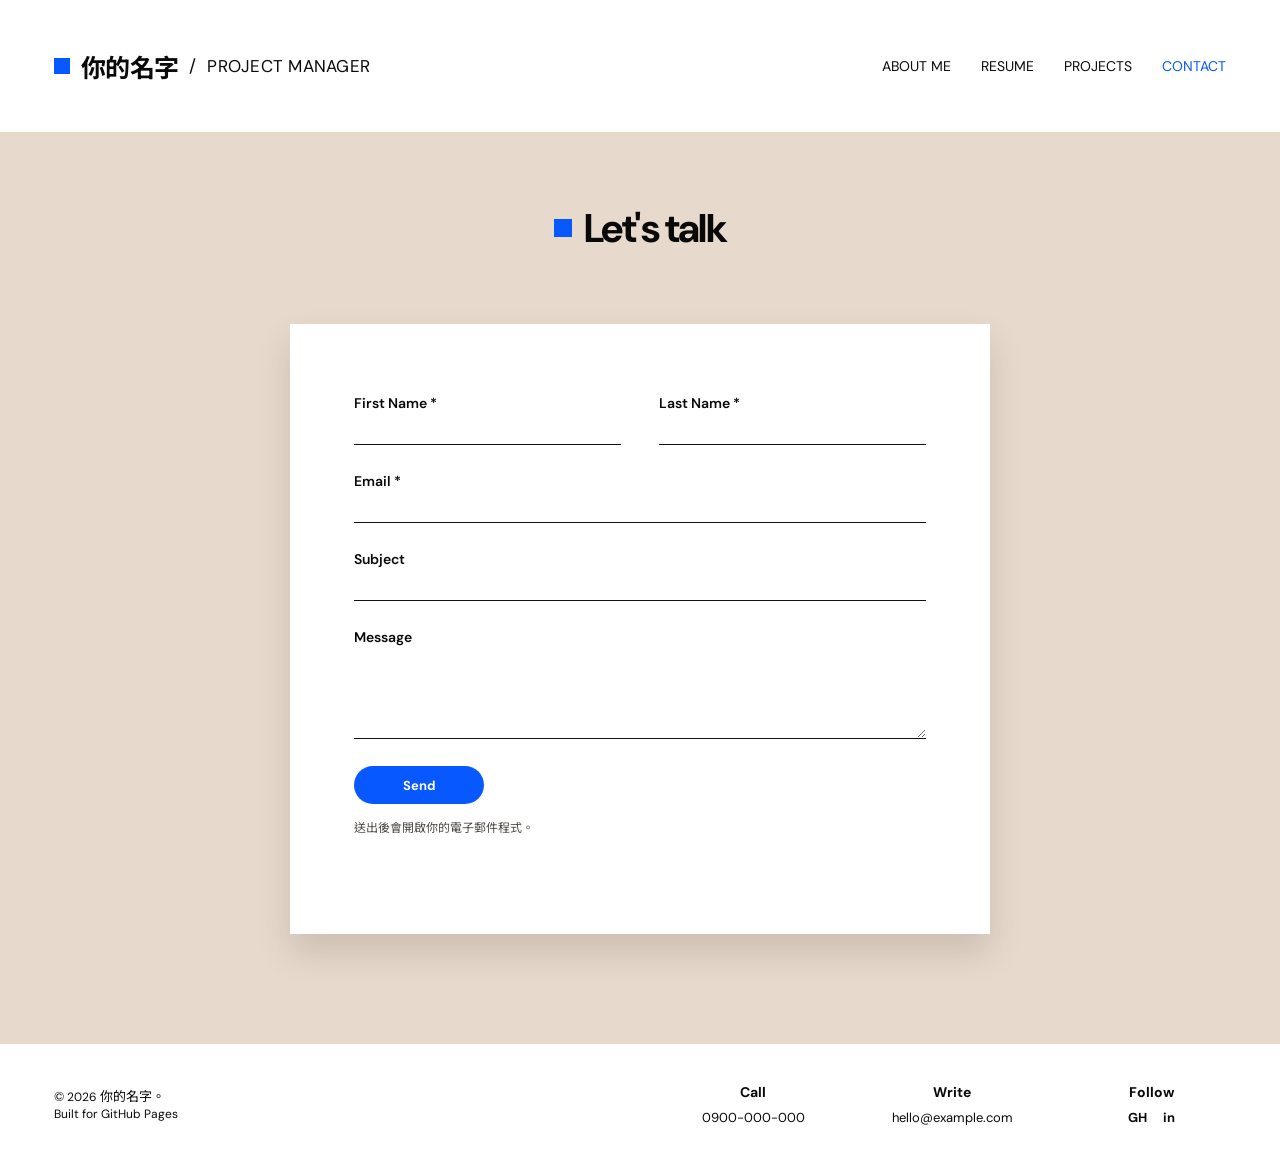
==== contact.html @ c9a6c8f4 "Rebuild portfolio to match Wix reference" ====
<!doctype html>
<html lang="zh-Hant">
<head>
  <meta charset="UTF-8" /><meta name="viewport" content="width=device-width, initial-scale=1" />
  <meta name="description" content="聯絡 Zhu。" /><title>聯絡｜Zhu</title>
  <link rel="preconnect" href="https://fonts.googleapis.com" /><link rel="preconnect" href="https://fonts.gstatic.com" crossorigin />
  <link href="https://fonts.googleapis.com/css2?family=DM+Sans:wght@400;500;600;700&family=Noto+Sans+TC:wght@400;500;600;700&display=swap" rel="stylesheet" />
  <link rel="stylesheet" href="styles.css" /><script src="script.js" defer></script>
</head>
<body data-page="contact">
  <a class="skip-link" href="#main">跳到主要內容</a>
  <header class="site-header"><a class="identity" href="index.html"><span></span><strong>你的名字</strong><i>/</i><small>PROJECT MANAGER</small></a><button class="menu-toggle" type="button" aria-expanded="false" aria-controls="main-nav"><span></span><span></span><span class="sr-only">開啟選單</span></button><nav id="main-nav" class="main-nav" aria-label="主要導覽"><a href="index.html" data-nav="about">ABOUT ME</a><a href="resume.html" data-nav="resume">RESUME</a><a href="projects.html" data-nav="projects">PROJECTS</a><a href="contact.html" data-nav="contact">CONTACT</a></nav></header>

  <main id="main" class="inner-main contact-main">
    <div class="contact-width">
      <h1 class="page-title reveal"><span></span>Let's talk</h1>
      <form id="contact-form" class="contact-card reveal">
        <div class="field-pair"><label>First Name *<input name="firstName" autocomplete="given-name" required /></label><label>Last Name *<input name="lastName" autocomplete="family-name" required /></label></div>
        <label>Email *<input type="email" name="email" autocomplete="email" required /></label>
        <label>Subject<input name="subject" /></label>
        <label>Message<textarea name="message" rows="5"></textarea></label>
        <button class="pill primary" type="submit">Send</button>
        <p class="form-note" aria-live="polite">送出後會開啟你的電子郵件程式。</p>
      </form>
    </div>
  </main>

  <footer class="site-footer"><div class="copyright">© <span data-year></span> 你的名字。<br /><span>Built for GitHub Pages</span></div><div class="footer-item"><strong>Call</strong><a href="tel:+886900000000">0900-000-000</a></div><div class="footer-item"><strong>Write</strong><a href="mailto:hello@example.com">hello@example.com</a></div><div class="footer-item"><strong>Follow</strong><div class="footer-social"><a href="https://github.com/Zhu0216">GH</a><a href="https://www.linkedin.com/">in</a></div></div></footer>
</body>
</html>
---- styles.css ----
:root{--blue:#0758ff;--sand:#e7dacd;--card:#f4ece5;--ink:#090909;--muted:#4f4b47;--shadow:0 18px 32px rgba(61,44,29,.16)}
*{box-sizing:border-box}html{scroll-behavior:smooth}body{margin:0;background:#fff;color:var(--ink);font-family:"DM Sans","Noto Sans TC",Arial,sans-serif;font-size:16px}a{color:inherit;text-decoration:none}.sr-only{position:absolute;width:1px;height:1px;padding:0;margin:-1px;overflow:hidden;clip:rect(0,0,0,0);white-space:nowrap;border:0}.skip-link{position:fixed;z-index:99;top:8px;left:8px;padding:10px 14px;background:var(--ink);color:#fff;transform:translateY(-150%)}.skip-link:focus{transform:none}
.site-header{height:132px;padding:0 4.2vw;display:flex;align-items:center;justify-content:space-between;background:#fff;position:relative;z-index:10}.identity{display:flex;align-items:center;gap:11px;white-space:nowrap}.identity>span,.page-title>span{width:16px;height:16px;background:var(--blue);display:inline-block;flex:0 0 auto}.identity strong{font-size:25px;letter-spacing:-.025em}.identity i{font-style:normal;font-size:18px}.identity small{font-size:17px;font-weight:400;letter-spacing:.015em}.main-nav{display:flex;gap:30px;font-size:14px}.main-nav a{transition:color .2s}.main-nav a:hover,.main-nav a.active{color:var(--blue)}.menu-toggle{display:none;border:0;background:transparent;padding:8px}.menu-toggle>span:not(.sr-only){display:block;width:24px;height:2px;margin:6px;background:var(--ink)}
.page-width{width:min(980px,calc(100% - 48px));margin:auto}.home-main{position:relative;min-height:826px;display:flex;align-items:center;overflow:hidden}.home-color-block{position:absolute;left:0;top:0;bottom:0;width:40%;background:var(--sand)}.home-layout{position:relative;z-index:1;display:grid;grid-template-columns:390px 1fr;gap:64px;align-items:center}.profile-card{height:527px;background:var(--card);box-shadow:var(--shadow);display:flex;flex-direction:column;align-items:center;padding-top:46px;text-align:center}.profile-card>img{width:205px;height:205px;border-radius:50%;object-fit:cover}.profile-card h1{font-size:29px;line-height:1.15;margin:34px 0 24px;max-width:230px}.blue-rule{width:50px;height:2px;background:var(--blue)}.profile-card>p{margin:27px 0 auto;font-size:15px;letter-spacing:.28em}.social-row{height:55px;width:100%;background:#fff;display:flex;align-items:center;justify-content:center;gap:28px;font-weight:700;font-size:13px}.social-row a:hover{color:var(--blue)}.hello-copy{padding-bottom:10px}.hello-copy h2{font-size:100px;line-height:.95;letter-spacing:-.06em;margin:0 0 28px}.hello-subtitle{font-size:25px!important;font-weight:500;margin-bottom:36px!important}.button-row{display:flex;gap:10px;margin-bottom:54px}.pill{min-width:130px;height:38px;border:1px solid #000;border-radius:999px;display:inline-flex;align-items:center;justify-content:center;padding:0 22px;font:700 13px "DM Sans",sans-serif;background:#fff;transition:.2s}.pill.primary{background:var(--blue);border-color:var(--blue);color:#fff}.pill:hover{background:#000;border-color:#000;color:#fff;transform:translateY(-1px)}.hello-copy>p:not(.hello-subtitle){max-width:405px;color:#222;line-height:1.55;margin:0 0 26px;font-size:16px}
.site-footer{min-height:120px;padding:25px 4.2vw;display:grid;grid-template-columns:1fr 150px 200px 150px;align-items:center;gap:24px;background:#fff;font-size:13px}.copyright span{font-size:12px}.footer-item{text-align:center;display:flex;flex-direction:column;gap:8px}.footer-item strong{font-size:14px}.footer-social{display:flex;justify-content:center;gap:16px;font-weight:700}.footer-item a:hover{color:var(--blue)}
.inner-main{background:var(--sand);padding:88px 24px 110px;min-height:760px}.inner-width{width:min(750px,100%);margin:auto}.projects-width{width:min(820px,100%);margin:auto}.contact-width{width:min(700px,100%);margin:auto}.page-title{margin:0 auto 80px;display:flex;align-items:center;justify-content:center;gap:12px;font-size:40px;letter-spacing:-.035em}.page-title>span{width:18px;height:18px}.resume-section{margin-bottom:82px}.section-top{display:flex;align-items:center;justify-content:space-between;margin-bottom:40px}.section-top h2,.skills-card h2{font-size:25px;margin:0}.resume-card{background:#fff;box-shadow:var(--shadow);padding:60px 55px;margin-bottom:34px;display:grid;grid-template-columns:220px 1fr;gap:44px;min-height:265px}.resume-meta time{display:block;color:var(--blue);font-weight:700;font-size:20px;margin-bottom:8px}.resume-meta h3{font-size:16px;font-weight:500;margin:0 0 5px;text-transform:uppercase}.resume-meta p{margin:0 0 8px;font-size:14px}.resume-meta small{font-size:13px}.resume-copy{font-size:15px;line-height:1.55}.resume-copy p{margin:0 0 22px}.skills-card{background:#fff;box-shadow:var(--shadow);padding:55px;margin-top:10px}.skills-card>div+div{margin-top:55px}.skills-card ul{list-style:none;padding:0;margin:28px 0 0;display:grid;grid-template-columns:1fr 1fr;gap:24px}.skills-card li{font-size:14px;position:relative;padding-left:22px}.skills-card li::before{content:"";position:absolute;left:0;top:.45em;width:10px;height:10px;background:var(--blue)}
.projects-main{padding-top:105px}.projects-main .page-title{margin-bottom:48px}.page-intro{max-width:650px;margin:0 auto 70px;text-align:center;line-height:1.6}.project-row{min-height:360px;background:#fff;box-shadow:var(--shadow);margin-bottom:60px;display:grid;grid-template-columns:1.15fr .85fr}.project-copy{padding:58px 42px 42px;position:relative}.side-accent{position:absolute;left:0;top:58px;width:10px;height:48px;background:var(--blue)}.project-copy h2{color:var(--blue);font-size:23px;margin:0 0 4px}.project-copy strong{font-size:14px}.project-copy p{margin:48px 0 0;line-height:1.55}.project-art{position:relative;overflow:hidden;min-height:360px}.art-one{background:linear-gradient(140deg,#3c235d,#ff887b 60%,#efb29b);display:flex;align-items:center;justify-content:center}.art-one>span{position:relative;z-index:2;color:#fff;font-size:28px;font-weight:700;letter-spacing:.12em}.art-one i,.art-one b{position:absolute;width:170px;height:170px;border-radius:50%;background:#152a9a;filter:blur(.1px)}.art-one i{left:-65px;top:-65px}.art-one b{right:-70px;bottom:-55px}.art-two{background:#f6dfd1;display:flex;align-items:center;justify-content:center}.screen{width:77%;aspect-ratio:1.35;background:#fff;border:11px solid #202020;border-radius:5px;padding:18px;text-align:left;box-shadow:0 18px 0 -10px #aaa}.screen small{font-size:7px;letter-spacing:.2em}.screen em{display:block;margin-top:35px;font-style:normal;font-size:20px;font-weight:700;line-height:1.15}.screen>span{display:block;width:42px;height:8px;background:var(--blue);margin-top:14px}.art-three{background:linear-gradient(145deg,#eef3f5,#cdd9df);display:flex;align-items:center;justify-content:center}.phone{width:150px;height:290px;border:9px solid #111;border-radius:25px;background:#00a8dc;display:flex;align-items:center;justify-content:center;transform:rotate(-18deg);box-shadow:0 20px 30px rgba(0,0,0,.22)}.phone span{color:#fff;font-size:24px;font-weight:700;transform:rotate(18deg)}.art-three>i{position:absolute;width:200px;height:45px;background:rgba(255,255,255,.65);transform:rotate(-25deg);right:-30px;top:50px}
.contact-main{padding-top:70px}.contact-main .page-title{margin-bottom:70px}.contact-card{background:#fff;box-shadow:var(--shadow);padding:70px 64px;min-height:610px}.contact-card label{display:flex;flex-direction:column;font-size:14px;font-weight:600;margin-bottom:27px}.field-pair{display:grid;grid-template-columns:1fr 1fr;gap:38px}.contact-card input,.contact-card textarea{border:0;border-bottom:1px solid #111;padding:10px 2px 7px;font:16px inherit;outline:0;background:transparent;resize:vertical}.contact-card input:focus,.contact-card textarea:focus{border-color:var(--blue);box-shadow:0 1px 0 var(--blue)}.contact-card button{border:0;cursor:pointer}.form-note{font-size:12px;color:var(--muted);margin:14px 0 0}
.reveal{animation:fade-up .6s ease both}@keyframes fade-up{from{opacity:0;transform:translateY(14px)}to{opacity:1;transform:none}}
@media (prefers-reduced-motion:reduce){html{scroll-behavior:auto}.reveal{animation:none}}
@media (max-width:850px){.site-header{height:86px;padding:0 22px;position:sticky;top:0}.identity{gap:8px}.identity>span{width:10px;height:10px}.identity strong{font-size:19px}.identity i,.identity small{display:none}.menu-toggle{display:block;z-index:3}.main-nav{position:fixed;inset:0;background:#fff;display:none;flex-direction:column;align-items:center;justify-content:center;gap:28px;font-size:19px}.main-nav.open{display:flex}.home-main{min-height:auto;padding:72px 0 80px}.home-color-block{width:100%;height:420px;bottom:auto}.home-layout{grid-template-columns:1fr;gap:50px;width:min(100% - 34px,500px)}.profile-card{width:min(390px,100%);justify-self:center;order:2}.hello-copy{text-align:center;order:1}.hello-copy h2{font-size:78px}.hello-subtitle{font-size:21px!important}.button-row{justify-content:center;margin-bottom:35px}.hello-copy>p:not(.hello-subtitle){margin-left:auto;margin-right:auto}.site-footer{grid-template-columns:1fr 1fr;padding:35px 24px;gap:30px}.copyright{grid-column:1/-1;text-align:center}.inner-main{padding:65px 20px 80px}.page-title{font-size:35px;margin-bottom:55px}.resume-card{padding:38px 30px;grid-template-columns:1fr;gap:30px}.project-row{grid-template-columns:1fr}.project-art{min-height:330px}.project-copy{min-height:300px}.contact-card{padding:45px 30px}.field-pair{grid-template-columns:1fr;gap:0}.skills-card{padding:40px 30px}}
@media (max-width:520px){.profile-card{height:485px;padding-top:35px}.profile-card>img{width:175px;height:175px}.site-footer{grid-template-columns:1fr}.copyright{grid-column:auto}.footer-item{text-align:center}.section-top{align-items:flex-start;gap:20px}.section-top .pill{min-width:110px}.skills-card ul{grid-template-columns:1fr}.project-copy{padding:48px 30px}.contact-card{padding:38px 24px}.hello-copy h2{font-size:68px}}
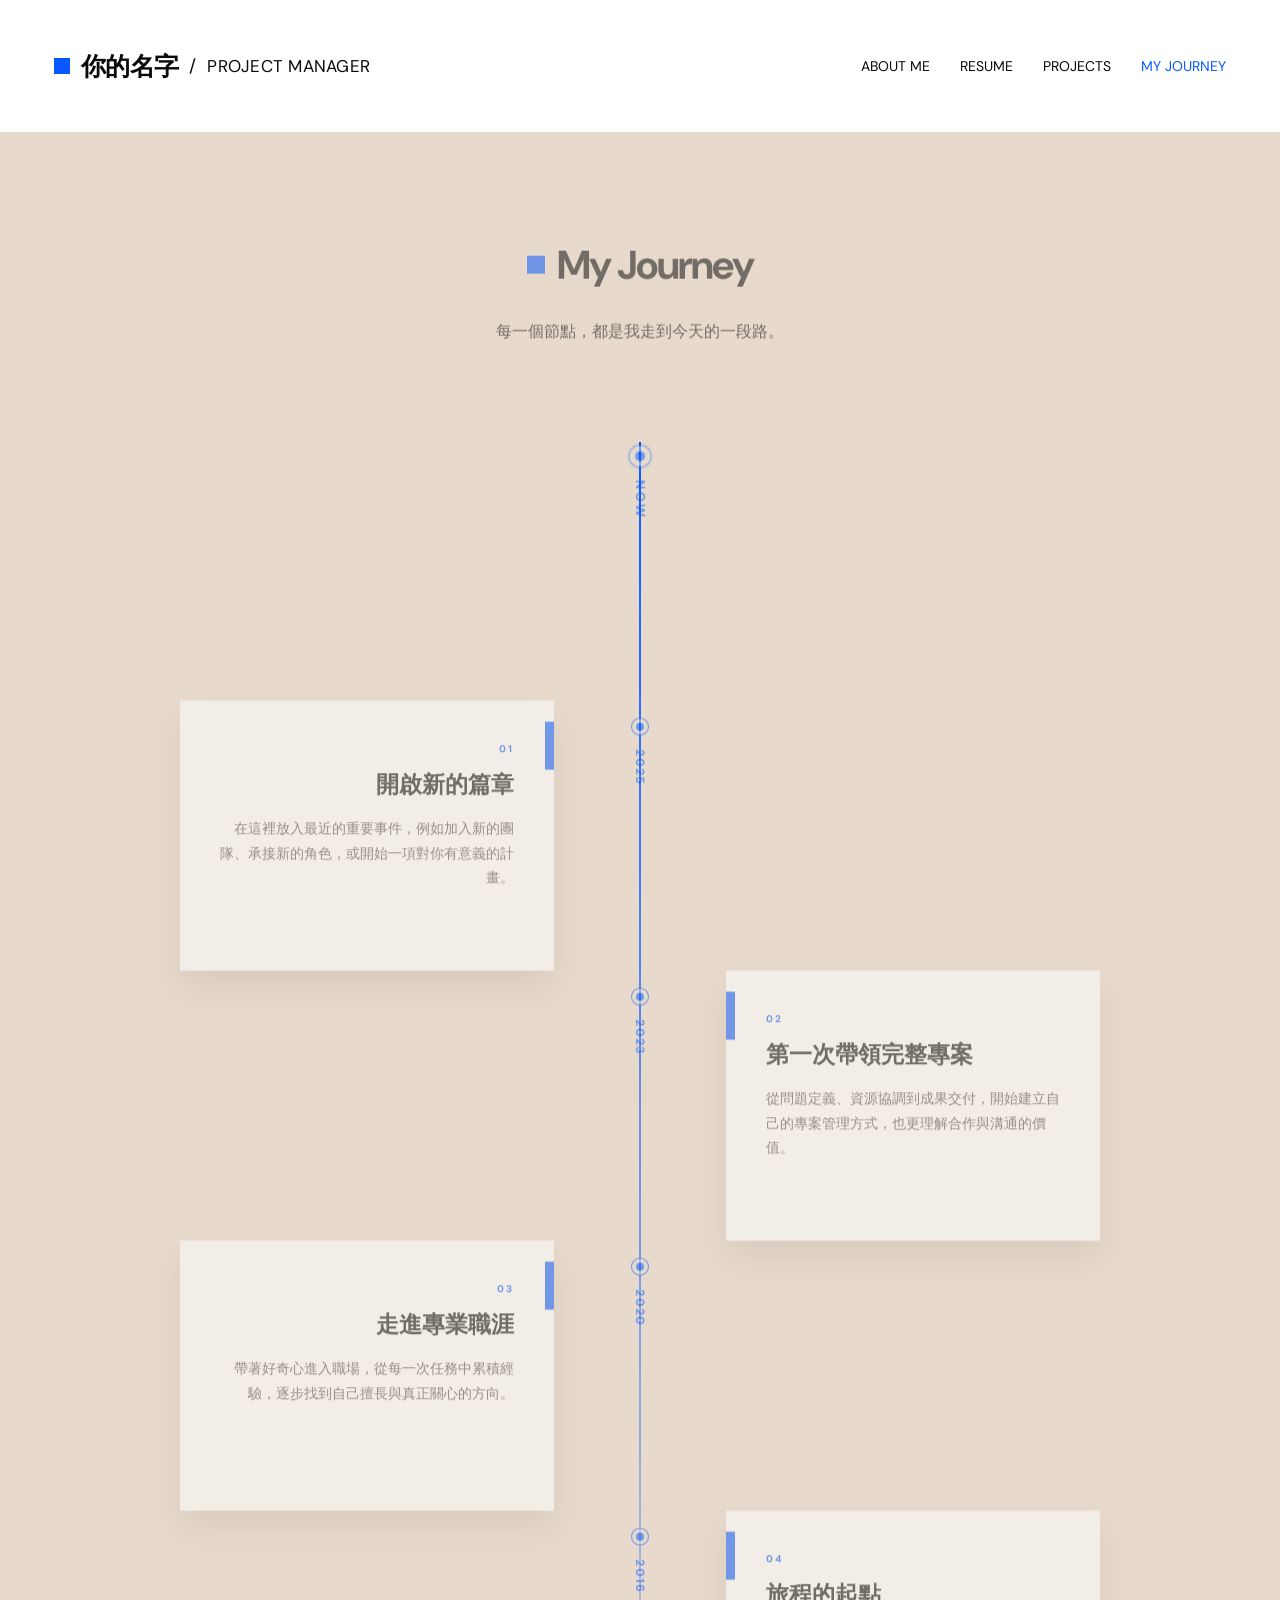
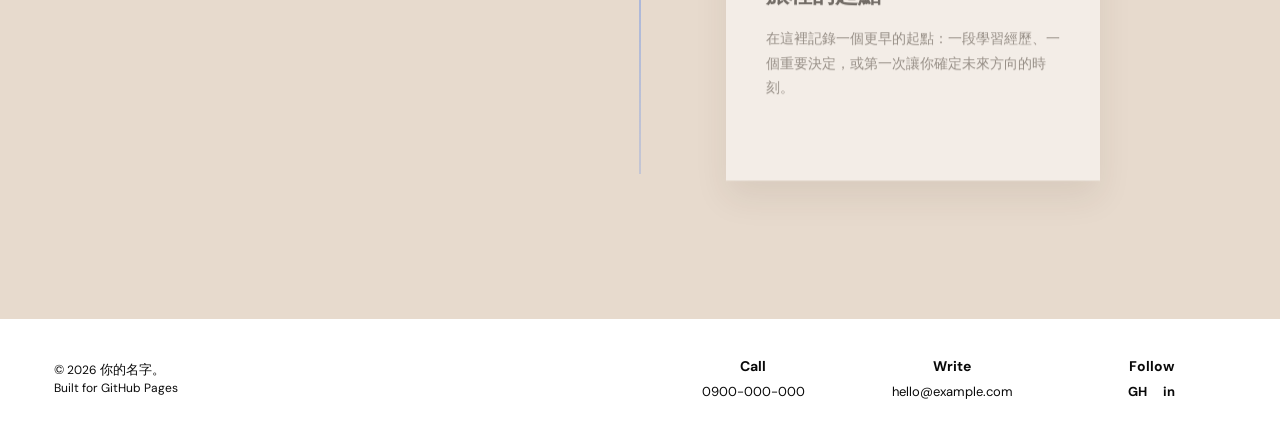
==== commit 4a4008c1: "Replace contact page with journey timeline" ====
--- a/contact.html
+++ b/contact.html
@@ -1,30 +1,5 @@
 <!doctype html>
 <html lang="zh-Hant">
-<head>
-  <meta charset="UTF-8" /><meta name="viewport" content="width=device-width, initial-scale=1" />
-  <meta name="description" content="聯絡 Zhu。" /><title>聯絡｜Zhu</title>
-  <link rel="preconnect" href="https://fonts.googleapis.com" /><link rel="preconnect" href="https://fonts.gstatic.com" crossorigin />
-  <link href="https://fonts.googleapis.com/css2?family=DM+Sans:wght@400;500;600;700&family=Noto+Sans+TC:wght@400;500;600;700&display=swap" rel="stylesheet" />
-  <link rel="stylesheet" href="styles.css" /><script src="script.js" defer></script>
-</head>
-<body data-page="contact">
-  <a class="skip-link" href="#main">跳到主要內容</a>
-  <header class="site-header"><a class="identity" href="index.html"><span></span><strong>你的名字</strong><i>/</i><small>PROJECT MANAGER</small></a><button class="menu-toggle" type="button" aria-expanded="false" aria-controls="main-nav"><span></span><span></span><span class="sr-only">開啟選單</span></button><nav id="main-nav" class="main-nav" aria-label="主要導覽"><a href="index.html" data-nav="about">ABOUT ME</a><a href="resume.html" data-nav="resume">RESUME</a><a href="projects.html" data-nav="projects">PROJECTS</a><a href="contact.html" data-nav="contact">CONTACT</a></nav></header>
-
-  <main id="main" class="inner-main contact-main">
-    <div class="contact-width">
-      <h1 class="page-title reveal"><span></span>Let's talk</h1>
-      <form id="contact-form" class="contact-card reveal">
-        <div class="field-pair"><label>First Name *<input name="firstName" autocomplete="given-name" required /></label><label>Last Name *<input name="lastName" autocomplete="family-name" required /></label></div>
-        <label>Email *<input type="email" name="email" autocomplete="email" required /></label>
-        <label>Subject<input name="subject" /></label>
-        <label>Message<textarea name="message" rows="5"></textarea></label>
-        <button class="pill primary" type="submit">Send</button>
-        <p class="form-note" aria-live="polite">送出後會開啟你的電子郵件程式。</p>
-      </form>
-    </div>
-  </main>
-
-  <footer class="site-footer"><div class="copyright">© <span data-year></span> 你的名字。<br /><span>Built for GitHub Pages</span></div><div class="footer-item"><strong>Call</strong><a href="tel:+886900000000">0900-000-000</a></div><div class="footer-item"><strong>Write</strong><a href="mailto:hello@example.com">hello@example.com</a></div><div class="footer-item"><strong>Follow</strong><div class="footer-social"><a href="https://github.com/Zhu0216">GH</a><a href="https://www.linkedin.com/">in</a></div></div></footer>
-</body>
+<head><meta charset="UTF-8" /><meta name="viewport" content="width=device-width, initial-scale=1" /><meta http-equiv="refresh" content="0; url=journey.html" /><title>前往 My Journey</title></head>
+<body><p>此頁面已移至 <a href="journey.html">My Journey</a>。</p></body>
 </html>
